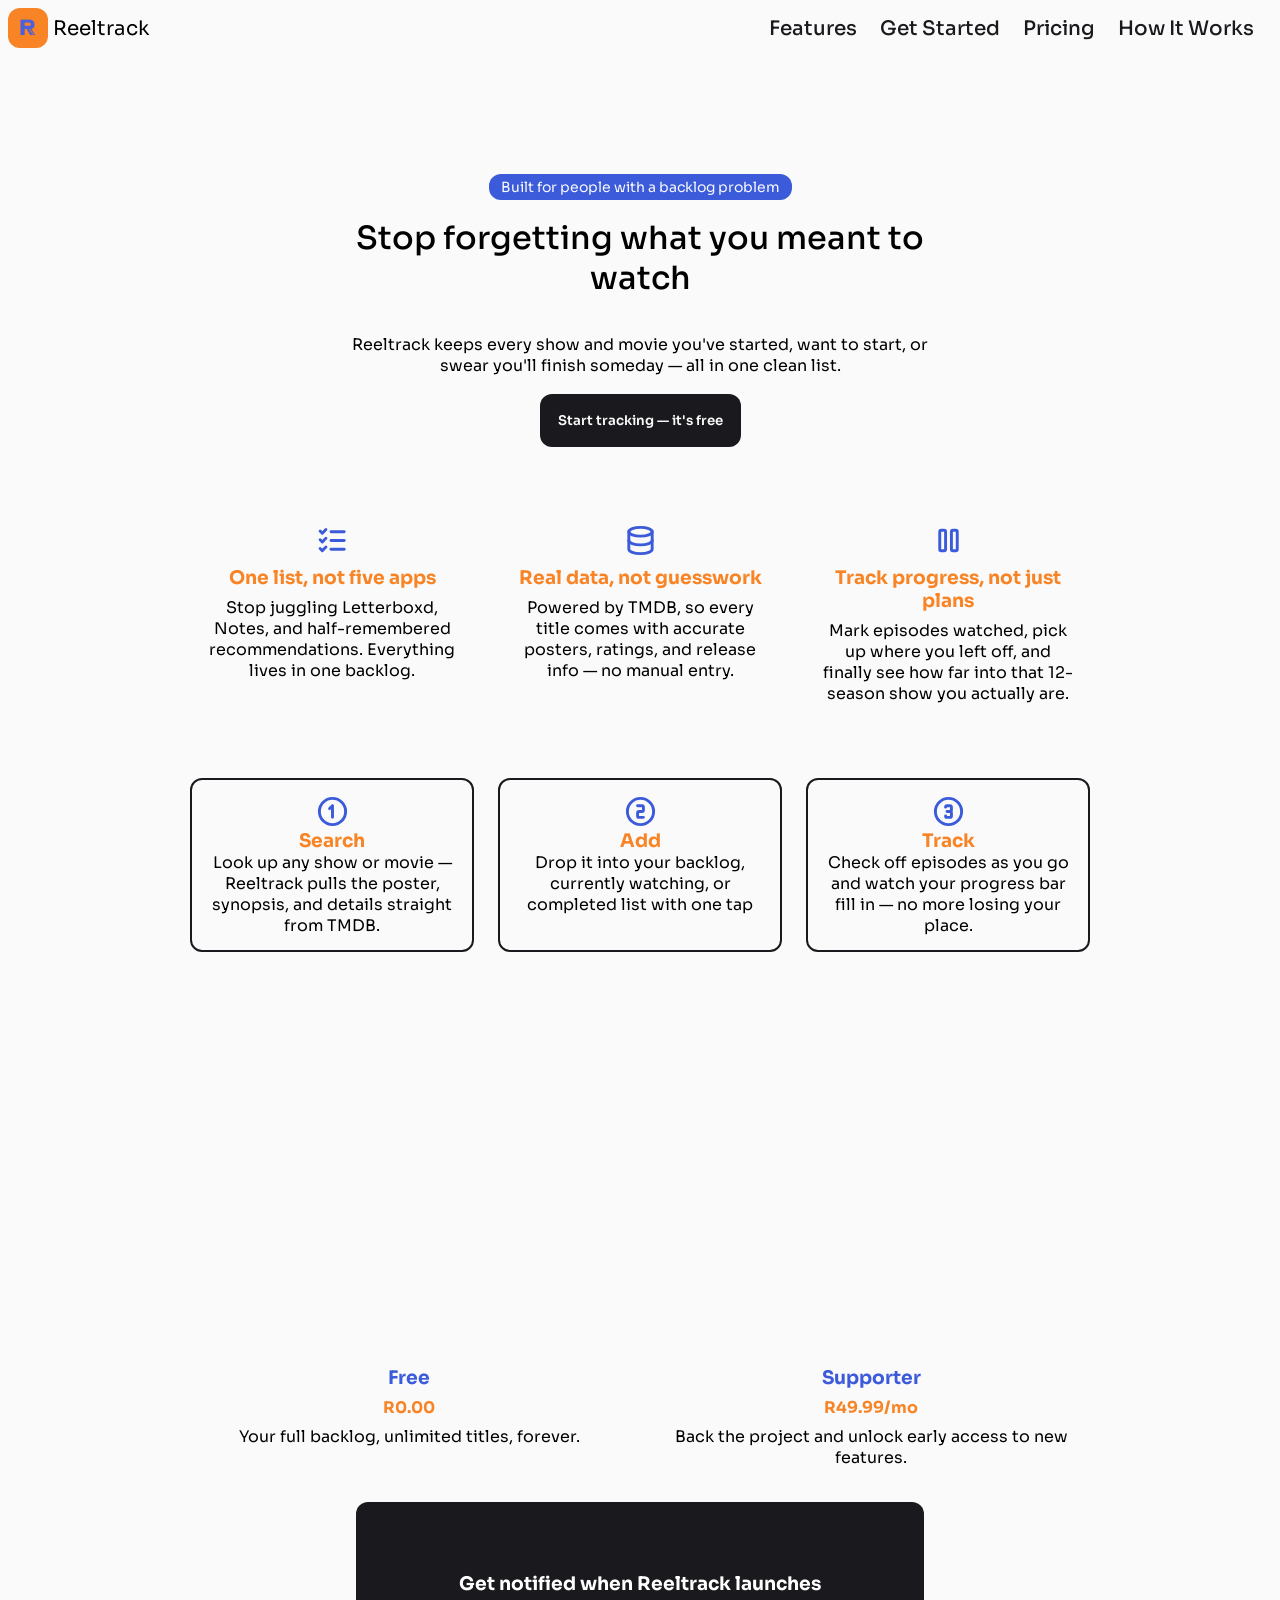
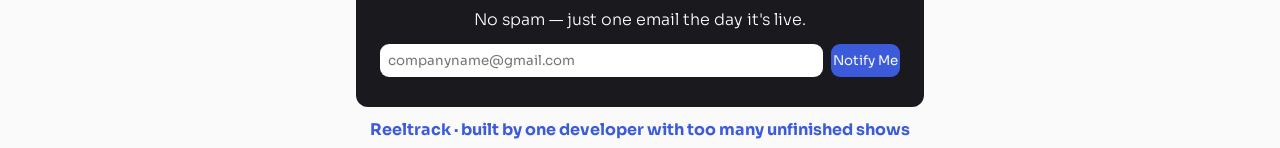
==== index.html @ 6549706f "Add Reeltrack Landing Page" ====
<!DOCTYPE html>
<html lang="en">
  <head>
    <meta charset="UTF-8" />
    <title>Reeltrack</title>
    <link rel="stylesheet" href="styles.css">
    <link rel="preconnect" href="https://fonts.googleapis.com">
    <link rel="preconnect" href="https://fonts.gstatic.com" crossorigin>
    <link href="https://fonts.googleapis.com/css2?family=Fraunces:ital,opsz,wght@0,9..144,100..900;1,9..144,100..900&family=Montserrat:ital,wght@0,100..900;1,100..900&family=Outfit:wght@100..900&family=Red+Hat+Display:ital,wght@0,300..900;1,300..900&family=Sora:wght@100..800&display=swap" rel="stylesheet">
  </head>

<body>
    <header id="header">
        <div class="logo">
            <img src="/logo.png" alt="Reeltrack R logo" id="header-img"><p class="brand">Reeltrack</p>
        </div>
        
        <nav id="nav-bar">
            <div class="navbar-links">
                <a href="#features" class="features-link nav-link">Features</a>
                <a href="#form" class="form-link nav-link">Get Started</a>
                <a href="#pricing" class="pricing-link nav-link">Pricing</a>
                <a href="#HIW" class="HIW-link nav-link">How It Works</a>
            </div>
        </nav>

    </header>
    <div class="hero">
        <span class="badge">Built for people with a backlog problem</span>
        <h1>Stop forgetting what you meant to watch</h1>
        <p class="sub-txt">Reeltrack keeps every show and movie you've started, want to start, or swear you'll finish someday — all in one clean list.</p>
        <button class="cta-btn">Start tracking — it's free</button>
    </div>
    <div id="features">
        <div class="feature-card">
            <svg xmlns="http://www.w3.org/2000/svg" width="35" height="35" viewBox="0 0 24 24" fill="none" stroke="#3B5BDB" stroke-width="2" stroke-linecap="round" stroke-linejoin="round" class="icon icon-tabler icons-tabler-outline icon-tabler-list-check"><path stroke="none" d="M0 0h24v24H0z" fill="none" /><path d="M3.5 5.5l1.5 1.5l2.5 -2.5" /><path d="M3.5 11.5l1.5 1.5l2.5 -2.5" /><path d="M3.5 17.5l1.5 1.5l2.5 -2.5" /><path d="M11 6l9 0" /><path d="M11 12l9 0" /><path d="M11 18l9 0" /></svg>
            <h3>One list, not five apps</h3>
            <p class="feature-1-txt">Stop juggling Letterboxd, Notes, and half-remembered recommendations. Everything lives in one backlog.</p>
        </div>
        
        <div class="feature-card">
            <svg xmlns="http://www.w3.org/2000/svg" width="35" height="35" viewBox="0 0 24 24" fill="none" stroke="#3B5BDB" stroke-width="2" stroke-linecap="round" stroke-linejoin="round" class="icon icon-tabler icons-tabler-outline icon-tabler-database">
	        <path stroke="none" d="M0 0h24v24H0z" fill="none" />
	        <path d="M4 6a8 3 0 1 0 16 0a8 3 0 1 0 -16 0" />
	        <path d="M4 6v6a8 3 0 0 0 16 0v-6" />
	        <path d="M4 12v6a8 3 0 0 0 16 0v-6" />
            </svg>
            <h3>Real data, not guesswork</h3>
            <p class="feature-2-txt">Powered by TMDB, so every title comes with accurate posters, ratings, and release info — no manual entry.</p>
        </div>
        
        <div class="feature-card">
             <svg xmlns="http://www.w3.org/2000/svg" width="35" height="35" viewBox="0 0 24 24" fill="none" stroke="#3B5BDB" stroke-width="2" stroke-linecap="round" stroke-linejoin="round" class="icon icon-tabler icons-tabler-outline icon-tabler-player-pause">
	        <path stroke="none" d="M0 0h24v24H0z" fill="none" />
	        <path d="M6 6a1 1 0 0 1 1 -1h2a1 1 0 0 1 1 1v12a1 1 0 0 1 -1 1h-2a1 1 0 0 1 -1 -1l0 -12" />
	        <path d="M14 6a1 1 0 0 1 1 -1h2a1 1 0 0 1 1 1v12a1 1 0 0 1 -1 1h-2a1 1 0 0 1 -1 -1l0 -12" />
            </svg>
            <h3>Track progress, not just plans</h3>
            <p class="feature-3-txt">Mark episodes watched, pick up where you left off, and finally see how far into that 12-season show you actually are.</p>
        </div>
    </div>

    <div id="HIW">
        <div class="HIW-card">
           <svg xmlns="http://www.w3.org/2000/svg" width="35" height="35" viewBox="0 0 24 24" fill="none" stroke="currentColor" stroke-width="2" stroke-linecap="round" stroke-linejoin="round" class="icon icon-tabler icons-tabler-outline icon-tabler-circle-number-1"><path stroke="none" d="M0 0h24v24H0z" fill="none" /><path d="M3 12a9 9 0 1 0 18 0a9 9 0 1 0 -18 0" /><path d="M10 10l2 -2v8" /></svg>
           <h3>Search</h3>
            <p class="step-1-txt">Look up any show or movie — Reeltrack pulls the poster, synopsis, and details straight from TMDB.</p>
        </div>

        <div class="HIW-card">
            
            <svg xmlns="http://www.w3.org/2000/svg" width="35" height="35" viewBox="0 0 24 24" fill="none" stroke="currentColor" stroke-width="2" stroke-linecap="round" stroke-linejoin="round" class="icon icon-tabler icons-tabler-outline icon-tabler-circle-number-2"><path stroke="none" d="M0 0h24v24H0z" fill="none" /><path d="M3 12a9 9 0 1 0 18 0a9 9 0 1 0 -18 0" /><path d="M10 8h3a1 1 0 0 1 1 1v2a1 1 0 0 1 -1 1h-2a1 1 0 0 0 -1 1v2a1 1 0 0 0 1 1h3" /></svg>
            <h3>Add</h3>
            <p class="step-2-txt">Drop it into your backlog, currently watching, or completed list with one tap</p> 
        </div>
            
        <div class="HIW-card">
            <svg xmlns="http://www.w3.org/2000/svg" width="35" height="35" viewBox="0 0 24 24" fill="none" stroke="currentColor" stroke-width="2" stroke-linecap="round" stroke-linejoin="round" class="icon icon-tabler icons-tabler-outline icon-tabler-circle-number-3"><path stroke="none" d="M0 0h24v24H0z" fill="none" /><path d="M3 12a9 9 0 1 0 18 0a9 9 0 1 0 -18 0" /><path d="M10 9a1 1 0 0 1 1 -1h2a1 1 0 0 1 1 1v2a1 1 0 0 1 -1 1h-2h2a1 1 0 0 1 1 1v2a1 1 0 0 1 -1 1h-2a1 1 0 0 1 -1 -1" /></svg>
            <h3>Track</h3>
            <p class="step-3-txt">Check off episodes as you go and watch your progress bar fill in — no more losing your place.</p>
        </div>    
    </div>

    <iframe id="video" src="https://www.youtube.com/embed/_oRgdlJUD18?si=S0-hype-j7EJ8q2s" title="YouTube video player" frameborder="0" allow="accelerometer; autoplay; clipboard-write; encrypted-media; gyroscope; picture-in-picture; web-share" referrerpolicy="strict-origin-when-cross-origin" allowfullscreen></iframe>

    <div id="pricing">
        <div class="pricing-card">
            <h3>Free</h3>
            <p class="tier-1-amt">R0.00</p>
            <p class="tier-1-txt">Your full backlog, unlimited titles, forever.</p>
        </div>
        
        <div class="pricing-card">
            <h3>Supporter</h3>
            <p class="tier-2-amt">R49.99/mo</p>
            <p class="tier-2-txt">Back the project and unlock early access to new features.</p>
        </div>
       
    </div>
    <form action="https://www.freecodecamp.org/email-submit" id="form">
        
        <h3>Get notified when Reeltrack launches</h3>
        <p>No spam — just one email the day it's live.</p>
        <div class="form-row">
            <input type="email" name="email" placeholder="companyname@gmail.com" id="email">
            <input type="submit" id="submit" value="Notify Me">
        </div>
        
    </form>
    <footer class="footer">
        <p>Reeltrack · built by one developer with too many unfinished shows</p>
    </footer>
</body>
</html>
---- styles.css ----
*, ::before, ::after{
    padding: 0;
    margin: 0;
    box-sizing: border-box;
}

:root{
    --primary-color: #3B5BDB;
    --secondary-color: rgb(248, 132, 37);
    --background: #FAFAFA;
    --card-surfaces: #FFFFFF;
    --card-border: #E5E5EA;
    --primary-text: #1A1A1E;
    --secondary-text: #6B6B76;
    --accent: #2F9E44;
    --font-family: 'Sora', 'Red hat Display', serif;
    --font-size: 16px;
    --radius: 12px;
}

body{
    margin: 8px;
    background: var(--background);
    font-family: var(--font-family);
    font-size: var(--font-size);
}

#header{
    display:flex;
    justify-content: space-between;
    align-items: center;
    margin-bottom: 70px;
    font-size: 20px;
    
}

#header-img{
    width: 40px;
    margin-right: 5px;
    justify-self: center;
    background-color: var(--secondary-color);
    border-radius: var(--radius);
}

.logo{
    display: flex;
    align-items: center;
}

.nav-link{
    text-decoration: none;
    color: var(--primary-text);
    font-weight: 500;
    margin-right: 18px;
}

.nav-link:hover{
    color: #3B5BDB;
}

#nav-bar{
    position: sticky;
    top: 0;
}

.hero{
    display: flex;
    flex-direction: column;
    align-items: center;
    text-align: center;
    padding: 56px 24px 40px;
}

span{
    font-size: 14px;
    padding: 4px 12px;
    border-radius: var(--radius);
}

.badge{
    color: var(--background);
    background-color: var(--primary-color);
}

.hero h1, .sub-txt{
    width: 55%;
    margin: 18px 18px;
    max-width: 580px;
}

h1{
    font-weight: 500;
}

.cta-btn{
    border: none;
    background-color: var(--primary-text);
    color: var(--background);
    padding: 18px;
    border-radius: var(--radius);
    font-weight: 600;
    font-family: var(--font-family);
    transition: scale 0.3s ease-in-out; 
}

.cta-btn:hover{
    transform: scale(1.1);
}

#features, #HIW{
    display: grid;
    text-align: center;
    grid-template-columns: repeat(3, 1fr);
    margin: 22px auto;
    max-width: 900px;
    gap: 24px;
}

.feature-card h3, .HIW-card h3{
    color:var(--secondary-color);
}

.HIW-card svg{
    color: var(--primary-color);
}

#HIW{
    margin-top: 60px;
}


.feature-card, .pricing-card{
    display: flex;
    flex-direction: column;
    align-items: center;
    gap: 8px;
    padding: 14px;
}


.HIW-card{
    display: flex;
    flex-direction: column;
    align-items: center;
    padding: 14px;
    border-radius: var(--radius);
    border: 2px solid var(--primary-text);
}

#pricing{
    display: grid;
    grid-template-columns: repeat(2, 1fr);
    text-align: center;
    margin: 20px auto;
    max-width: 900px;
    gap: 24px;
}

.pricing-card:hover{
    border:2px solid #3B5BDB;
    background-color: #c5cceb;
    border-radius: var(--radius);
}

iframe{
    display: block;
    margin: 50px auto;
    width: 500px;
    height: 300px;
    max-width: 900px;
    border-radius: var(--radius);
}

.tier-1-amt, .tier-2-amt{
    color: var(--secondary-color);
    font-weight: 700;
}

.pricing-card h3{
    color: var(--primary-color);
}

#form{
    text-align: center;
    margin: 0 auto;
    width: 45%;
    padding: 56px 24px 30px;
    border-radius: var(--radius);
    color: var(--card-surfaces);
    background-color: var(--primary-text);
}

#form h3, #form p{
    margin: 14px 0px;

}

#form p{
    font-weight: 300;
}

.form-row{
    display: flex;
    justify-content: center;
    gap: 8px;
}

input{
    border-radius: 9px;
    padding: 8px;
    border: none;
    font-family: var(--font-family);
}

input[type="email"]{
    width: 90%;
}   

input[type="submit"]{
   padding: 2px;
   color: var(--background);
   background-color: var(--primary-color);
   transition: scale 0.3s ease-in-out; 

}

input[type="submit"]:hover{
    transform: scale(1.1);
}



.footer{
    margin-top: 12px;
    text-align: center;
    font-weight: 700;
    color: var(--primary-color);
}

@media (max-width: 700px) {
    #header{
        flex-direction: column;
        gap: 12px;
    }

    .navbar-links{
        flex-wrap: wrap;
        justify-content: center;
    }

    #features, #HIW, #pricing{
        grid-template-columns: 1fr;
    }

    .hero h1, .sub-txt{
        width: 100%;
    }

    iframe{
        width: 100%;
        max-width: 500px;
    }

    #form{
        width: 90%;
    }

    .form-row{
        flex-direction: column;
    }

    input[type="email"]{
        width: 100%;
    }
}
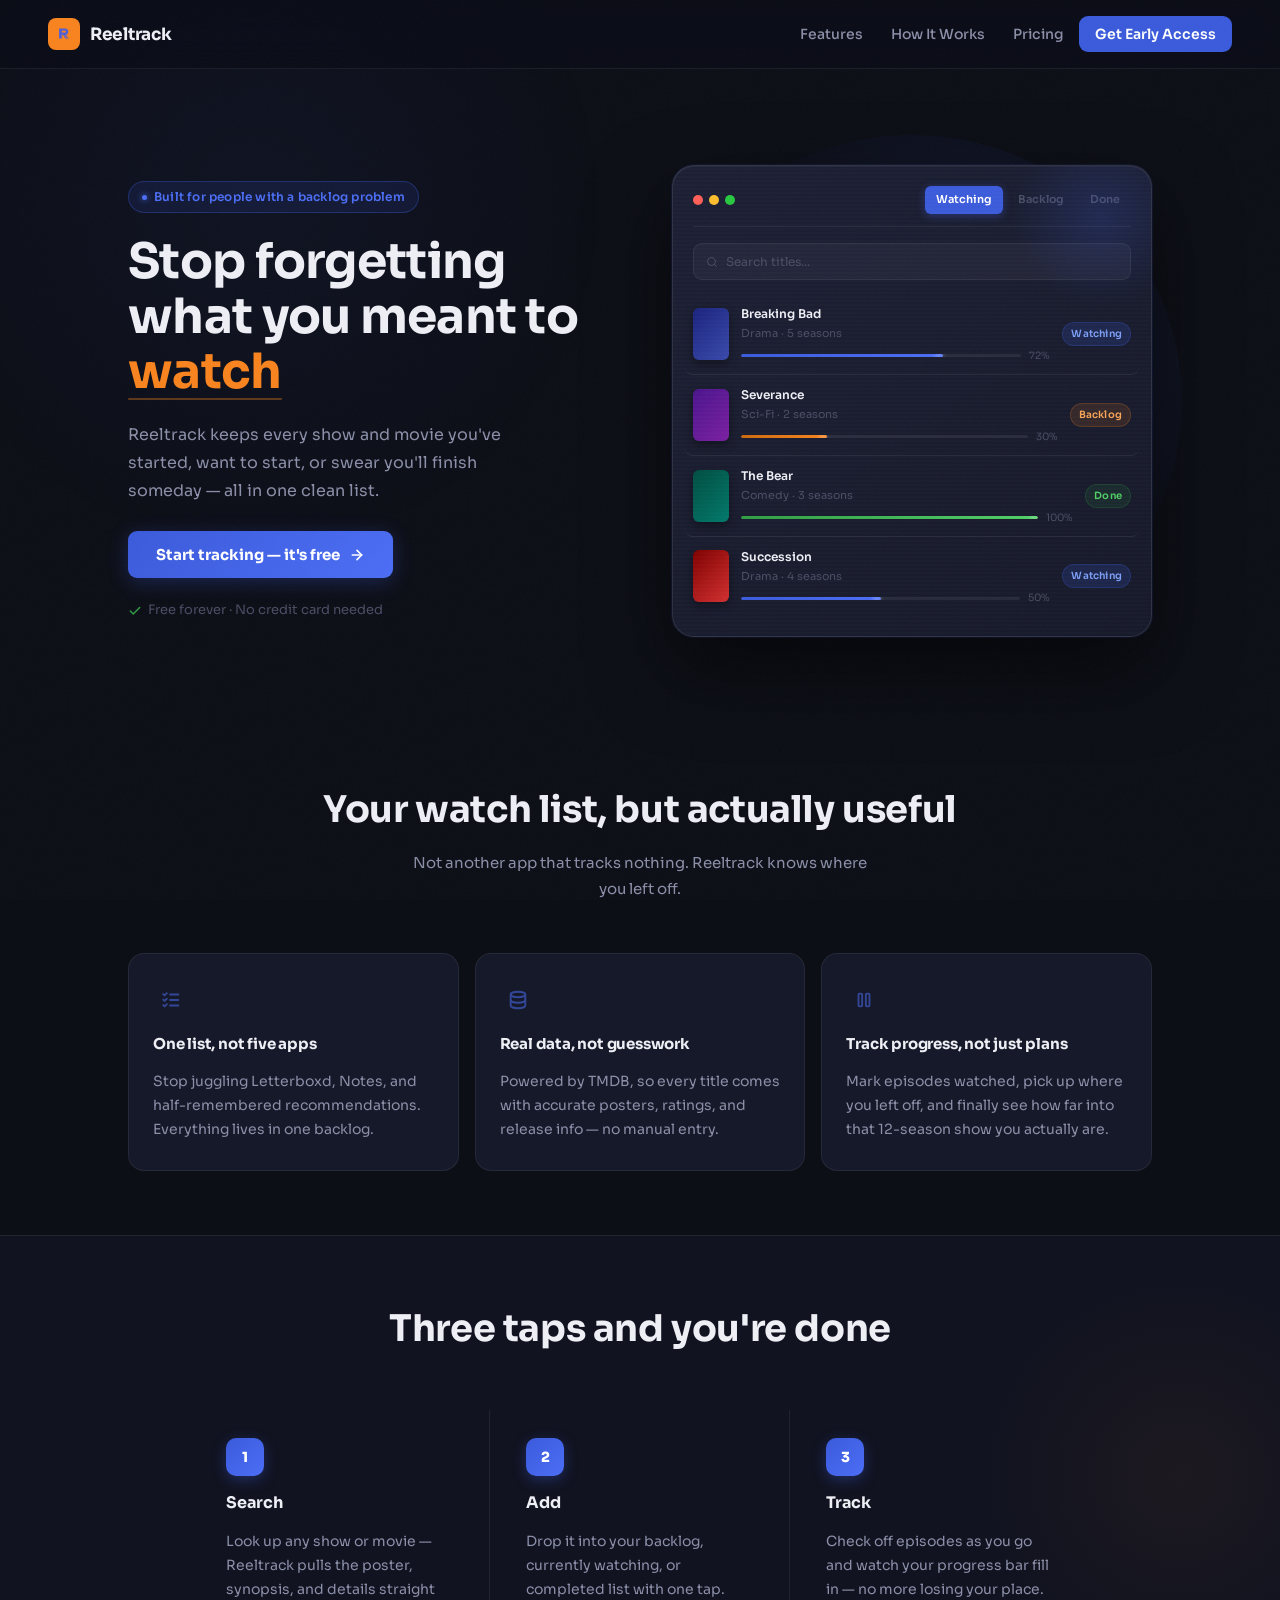
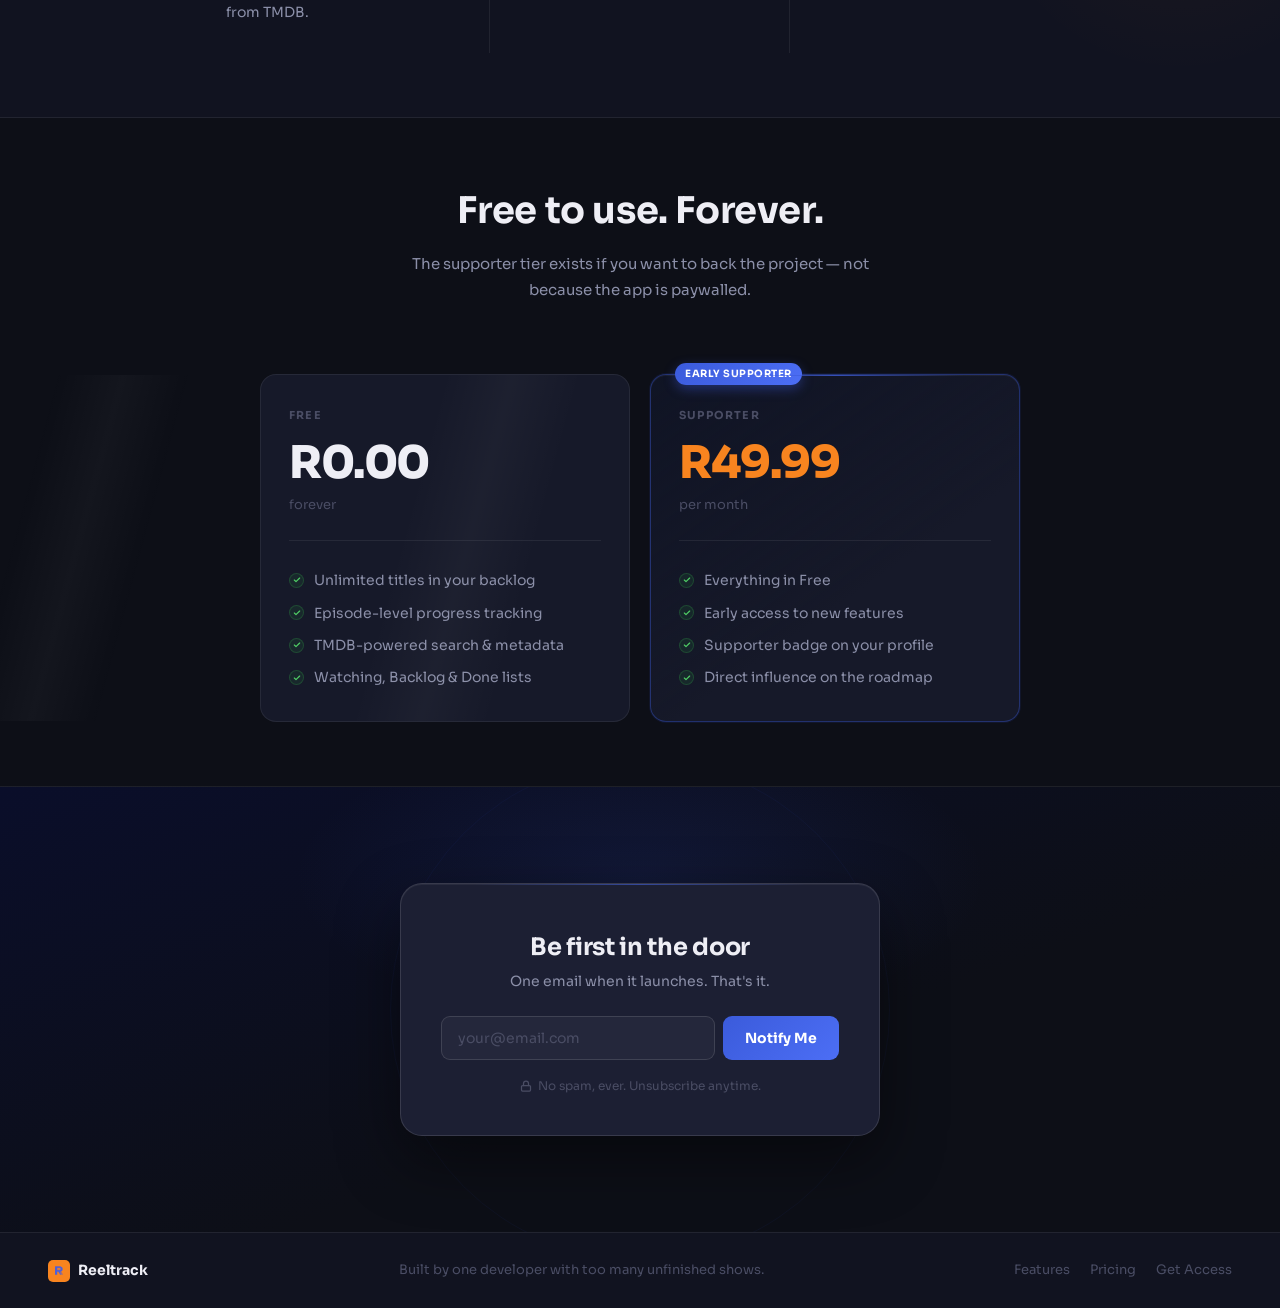
==== commit ff273849: "feat: Redesign landing page with responsive navbar and hero section - Add viewport meta tag for mobi" ====
--- a/index.html
+++ b/index.html
@@ -2,113 +2,282 @@
 <html lang="en">
   <head>
     <meta charset="UTF-8" />
-    <title>Reeltrack</title>
+    <meta name="viewport" content="width=device-width, initial-scale=1.0" />
+    <title>Reeltrack — Track every show you meant to watch</title>
     <link rel="stylesheet" href="styles.css">
     <link rel="preconnect" href="https://fonts.googleapis.com">
     <link rel="preconnect" href="https://fonts.gstatic.com" crossorigin>
-    <link href="https://fonts.googleapis.com/css2?family=Fraunces:ital,opsz,wght@0,9..144,100..900;1,9..144,100..900&family=Montserrat:ital,wght@0,100..900;1,100..900&family=Outfit:wght@100..900&family=Red+Hat+Display:ital,wght@0,300..900;1,300..900&family=Sora:wght@100..800&display=swap" rel="stylesheet">
+    <link href="https://fonts.googleapis.com/css2?family=Sora:wght@100..800&family=Red+Hat+Display:ital,wght@0,300..900;1,300..900&display=swap" rel="stylesheet">
   </head>
 
 <body>
-    <header id="header">
-        <div class="logo">
-            <img src="/logo.png" alt="Reeltrack R logo" id="header-img"><p class="brand">Reeltrack</p>
-        </div>
-        
-        <nav id="nav-bar">
-            <div class="navbar-links">
-                <a href="#features" class="features-link nav-link">Features</a>
-                <a href="#form" class="form-link nav-link">Get Started</a>
-                <a href="#pricing" class="pricing-link nav-link">Pricing</a>
-                <a href="#HIW" class="HIW-link nav-link">How It Works</a>
-            </div>
-        </nav>
-
-    </header>
-    <div class="hero">
-        <span class="badge">Built for people with a backlog problem</span>
-        <h1>Stop forgetting what you meant to watch</h1>
-        <p class="sub-txt">Reeltrack keeps every show and movie you've started, want to start, or swear you'll finish someday — all in one clean list.</p>
-        <button class="cta-btn">Start tracking — it's free</button>
-    </div>
+
+  <!-- NAVBAR -->
+    <!-- NAVBAR -->
+  <header id="header">
+    <a href="#" class="logo">
+      <img src="/logo.png" alt="Reeltrack logo" id="header-img">
+      <p class="brand">Reeltrack</p>
+    </a>
+    <nav id="nav-bar">
+      <div class="navbar-links" id="navbar-links">
+        <a href="#features-section" class="nav-link">Features</a>
+        <a href="#hiw-section" class="nav-link">How It Works</a>
+        <a href="#pricing-section" class="nav-link">Pricing</a>
+        <a href="#form-section" class="nav-link nav-cta">Get Early Access</a>
+      </div>
+      <button class="hamburger" id="hamburger" aria-label="Toggle menu" aria-expanded="false">
+        <span></span><span></span><span></span>
+      </button>
+    </nav>
+  </header>
+
+
+  <!-- HERO -->
+  <section class="hero">
+    <div class="hero-text">
+      <span class="badge">Built for people with a backlog problem</span>
+      <h1>Stop forgetting what you meant to <em>watch</em></h1>
+      <p class="sub-txt">Reeltrack keeps every show and movie you've started, want to start, or swear you'll finish someday — all in one clean list.</p>
+      <div class="hero-actions">
+        <button class="cta-btn" onclick="document.getElementById('form-section').scrollIntoView({behavior:'smooth'})">
+          Start tracking — it's free
+          <svg xmlns="http://www.w3.org/2000/svg" width="16" height="16" viewBox="0 0 24 24" fill="none" stroke="currentColor" stroke-width="2.5" stroke-linecap="round" stroke-linejoin="round"><path d="M5 12h14"/><path d="m12 5 7 7-7 7"/></svg>
+        </button>
+      </div>
+      <p class="hero-note">
+        <svg xmlns="http://www.w3.org/2000/svg" width="14" height="14" viewBox="0 0 24 24" fill="none" stroke="currentColor" stroke-width="2.5" stroke-linecap="round" stroke-linejoin="round"><polyline points="20 6 9 17 4 12"/></svg>
+        Free forever · No credit card needed
+      </p>
+    </div>
+
+    <!-- Mock app UI -->
+    <div class="hero-visual">
+      <div class="mock-ui">
+        <div class="mock-topbar">
+          <div class="mock-dots">
+            <span></span><span></span><span></span>
+          </div>
+          <div class="mock-tabs">
+            <span class="mock-tab active">Watching</span>
+            <span class="mock-tab">Backlog</span>
+            <span class="mock-tab">Done</span>
+          </div>
+        </div>
+        <div class="mock-search">
+          <svg xmlns="http://www.w3.org/2000/svg" width="12" height="12" viewBox="0 0 24 24" fill="none" stroke="currentColor" stroke-width="2" stroke-linecap="round" stroke-linejoin="round"><circle cx="11" cy="11" r="8"/><path d="m21 21-4.3-4.3"/></svg>
+          Search titles...
+        </div>
+
+        <div class="mock-row">
+          <div class="mock-poster p1"></div>
+          <div class="mock-info">
+            <div class="mock-title">Breaking Bad</div>
+            <div class="mock-meta">Drama · 5 seasons</div>
+            <div class="mock-progress-wrap">
+              <div class="mock-bar"><div class="mock-bar-fill" style="width:72%"></div></div>
+              <span class="mock-pct">72%</span>
+            </div>
+          </div>
+          <span class="mock-status watching">Watching</span>
+        </div>
+
+        <div class="mock-row">
+          <div class="mock-poster p2"></div>
+          <div class="mock-info">
+            <div class="mock-title">Severance</div>
+            <div class="mock-meta">Sci-Fi · 2 seasons</div>
+            <div class="mock-progress-wrap">
+              <div class="mock-bar"><div class="mock-bar-fill orange" style="width:30%"></div></div>
+              <span class="mock-pct">30%</span>
+            </div>
+          </div>
+          <span class="mock-status backlog">Backlog</span>
+        </div>
+
+        <div class="mock-row">
+          <div class="mock-poster p3"></div>
+          <div class="mock-info">
+            <div class="mock-title">The Bear</div>
+            <div class="mock-meta">Comedy · 3 seasons</div>
+            <div class="mock-progress-wrap">
+              <div class="mock-bar"><div class="mock-bar-fill green" style="width:100%"></div></div>
+              <span class="mock-pct">100%</span>
+            </div>
+          </div>
+          <span class="mock-status done">Done</span>
+        </div>
+
+        <div class="mock-row">
+          <div class="mock-poster p4"></div>
+          <div class="mock-info">
+            <div class="mock-title">Succession</div>
+            <div class="mock-meta">Drama · 4 seasons</div>
+            <div class="mock-progress-wrap">
+              <div class="mock-bar"><div class="mock-bar-fill" style="width:50%"></div></div>
+              <span class="mock-pct">50%</span>
+            </div>
+          </div>
+          <span class="mock-status watching">Watching</span>
+        </div>
+      </div>
+    </div>
+  </section>
+
+  <!-- FEATURES -->
+  <section id="features-section">
+    <div class="section-header">
+  <h2>Your watch list, but actually useful</h2>
+  <p>Not another app that tracks nothing. Reeltrack knows where you left off.</p>
+</div>
+
     <div id="features">
-        <div class="feature-card">
-            <svg xmlns="http://www.w3.org/2000/svg" width="35" height="35" viewBox="0 0 24 24" fill="none" stroke="#3B5BDB" stroke-width="2" stroke-linecap="round" stroke-linejoin="round" class="icon icon-tabler icons-tabler-outline icon-tabler-list-check"><path stroke="none" d="M0 0h24v24H0z" fill="none" /><path d="M3.5 5.5l1.5 1.5l2.5 -2.5" /><path d="M3.5 11.5l1.5 1.5l2.5 -2.5" /><path d="M3.5 17.5l1.5 1.5l2.5 -2.5" /><path d="M11 6l9 0" /><path d="M11 12l9 0" /><path d="M11 18l9 0" /></svg>
-            <h3>One list, not five apps</h3>
-            <p class="feature-1-txt">Stop juggling Letterboxd, Notes, and half-remembered recommendations. Everything lives in one backlog.</p>
-        </div>
-        
-        <div class="feature-card">
-            <svg xmlns="http://www.w3.org/2000/svg" width="35" height="35" viewBox="0 0 24 24" fill="none" stroke="#3B5BDB" stroke-width="2" stroke-linecap="round" stroke-linejoin="round" class="icon icon-tabler icons-tabler-outline icon-tabler-database">
-	        <path stroke="none" d="M0 0h24v24H0z" fill="none" />
-	        <path d="M4 6a8 3 0 1 0 16 0a8 3 0 1 0 -16 0" />
-	        <path d="M4 6v6a8 3 0 0 0 16 0v-6" />
-	        <path d="M4 12v6a8 3 0 0 0 16 0v-6" />
-            </svg>
-            <h3>Real data, not guesswork</h3>
-            <p class="feature-2-txt">Powered by TMDB, so every title comes with accurate posters, ratings, and release info — no manual entry.</p>
-        </div>
-        
-        <div class="feature-card">
-             <svg xmlns="http://www.w3.org/2000/svg" width="35" height="35" viewBox="0 0 24 24" fill="none" stroke="#3B5BDB" stroke-width="2" stroke-linecap="round" stroke-linejoin="round" class="icon icon-tabler icons-tabler-outline icon-tabler-player-pause">
-	        <path stroke="none" d="M0 0h24v24H0z" fill="none" />
-	        <path d="M6 6a1 1 0 0 1 1 -1h2a1 1 0 0 1 1 1v12a1 1 0 0 1 -1 1h-2a1 1 0 0 1 -1 -1l0 -12" />
-	        <path d="M14 6a1 1 0 0 1 1 -1h2a1 1 0 0 1 1 1v12a1 1 0 0 1 -1 1h-2a1 1 0 0 1 -1 -1l0 -12" />
-            </svg>
-            <h3>Track progress, not just plans</h3>
-            <p class="feature-3-txt">Mark episodes watched, pick up where you left off, and finally see how far into that 12-season show you actually are.</p>
-        </div>
-    </div>
-
+      <div class="feature-card">
+        <div class="feature-icon">
+          <svg xmlns="http://www.w3.org/2000/svg" width="22" height="22" viewBox="0 0 24 24" fill="none" stroke="currentColor" stroke-width="2" stroke-linecap="round" stroke-linejoin="round"><path d="M3.5 5.5l1.5 1.5l2.5 -2.5"/><path d="M3.5 11.5l1.5 1.5l2.5 -2.5"/><path d="M3.5 17.5l1.5 1.5l2.5 -2.5"/><path d="M11 6l9 0"/><path d="M11 12l9 0"/><path d="M11 18l9 0"/></svg>
+        </div>
+        <h3>One list, not five apps</h3>
+        <p>Stop juggling Letterboxd, Notes, and half-remembered recommendations. Everything lives in one backlog.</p>
+      </div>
+
+      <div class="feature-card">
+        <div class="feature-icon">
+          <svg xmlns="http://www.w3.org/2000/svg" width="22" height="22" viewBox="0 0 24 24" fill="none" stroke="currentColor" stroke-width="2" stroke-linecap="round" stroke-linejoin="round"><path d="M4 6a8 3 0 1 0 16 0a8 3 0 1 0 -16 0"/><path d="M4 6v6a8 3 0 0 0 16 0v-6"/><path d="M4 12v6a8 3 0 0 0 16 0v-6"/></svg>
+        </div>
+        <h3>Real data, not guesswork</h3>
+        <p>Powered by TMDB, so every title comes with accurate posters, ratings, and release info — no manual entry.</p>
+      </div>
+
+      <div class="feature-card">
+        <div class="feature-icon">
+          <svg xmlns="http://www.w3.org/2000/svg" width="22" height="22" viewBox="0 0 24 24" fill="none" stroke="currentColor" stroke-width="2" stroke-linecap="round" stroke-linejoin="round"><path d="M6 6a1 1 0 0 1 1 -1h2a1 1 0 0 1 1 1v12a1 1 0 0 1 -1 1h-2a1 1 0 0 1 -1 -1l0 -12"/><path d="M14 6a1 1 0 0 1 1 -1h2a1 1 0 0 1 1 1v12a1 1 0 0 1 -1 1h-2a1 1 0 0 1 -1 -1l0 -12"/></svg>
+        </div>
+        <h3>Track progress, not just plans</h3>
+        <p>Mark episodes watched, pick up where you left off, and finally see how far into that 12-season show you actually are.</p>
+      </div>
+    </div>
+  </section>
+
+  <!-- HOW IT WORKS -->
+  <section id="hiw-section">
+    <div class="section-header">
+      <div class="section-label">How It Works</div>
+      <h2>Three taps and you're done</h2>
+    </div>
     <div id="HIW">
-        <div class="HIW-card">
-           <svg xmlns="http://www.w3.org/2000/svg" width="35" height="35" viewBox="0 0 24 24" fill="none" stroke="currentColor" stroke-width="2" stroke-linecap="round" stroke-linejoin="round" class="icon icon-tabler icons-tabler-outline icon-tabler-circle-number-1"><path stroke="none" d="M0 0h24v24H0z" fill="none" /><path d="M3 12a9 9 0 1 0 18 0a9 9 0 1 0 -18 0" /><path d="M10 10l2 -2v8" /></svg>
-           <h3>Search</h3>
-            <p class="step-1-txt">Look up any show or movie — Reeltrack pulls the poster, synopsis, and details straight from TMDB.</p>
-        </div>
-
-        <div class="HIW-card">
-            
-            <svg xmlns="http://www.w3.org/2000/svg" width="35" height="35" viewBox="0 0 24 24" fill="none" stroke="currentColor" stroke-width="2" stroke-linecap="round" stroke-linejoin="round" class="icon icon-tabler icons-tabler-outline icon-tabler-circle-number-2"><path stroke="none" d="M0 0h24v24H0z" fill="none" /><path d="M3 12a9 9 0 1 0 18 0a9 9 0 1 0 -18 0" /><path d="M10 8h3a1 1 0 0 1 1 1v2a1 1 0 0 1 -1 1h-2a1 1 0 0 0 -1 1v2a1 1 0 0 0 1 1h3" /></svg>
-            <h3>Add</h3>
-            <p class="step-2-txt">Drop it into your backlog, currently watching, or completed list with one tap</p> 
-        </div>
-            
-        <div class="HIW-card">
-            <svg xmlns="http://www.w3.org/2000/svg" width="35" height="35" viewBox="0 0 24 24" fill="none" stroke="currentColor" stroke-width="2" stroke-linecap="round" stroke-linejoin="round" class="icon icon-tabler icons-tabler-outline icon-tabler-circle-number-3"><path stroke="none" d="M0 0h24v24H0z" fill="none" /><path d="M3 12a9 9 0 1 0 18 0a9 9 0 1 0 -18 0" /><path d="M10 9a1 1 0 0 1 1 -1h2a1 1 0 0 1 1 1v2a1 1 0 0 1 -1 1h-2h2a1 1 0 0 1 1 1v2a1 1 0 0 1 -1 1h-2a1 1 0 0 1 -1 -1" /></svg>
-            <h3>Track</h3>
-            <p class="step-3-txt">Check off episodes as you go and watch your progress bar fill in — no more losing your place.</p>
-        </div>    
-    </div>
-
-    <iframe id="video" src="https://www.youtube.com/embed/_oRgdlJUD18?si=S0-hype-j7EJ8q2s" title="YouTube video player" frameborder="0" allow="accelerometer; autoplay; clipboard-write; encrypted-media; gyroscope; picture-in-picture; web-share" referrerpolicy="strict-origin-when-cross-origin" allowfullscreen></iframe>
-
+      <div class="HIW-card">
+        <div class="step-number">1</div>
+        <h3>Search</h3>
+        <p>Look up any show or movie — Reeltrack pulls the poster, synopsis, and details straight from TMDB.</p>
+      </div>
+      <div class="HIW-card">
+        <div class="step-number">2</div>
+        <h3>Add</h3>
+        <p>Drop it into your backlog, currently watching, or completed list with one tap.</p>
+      </div>
+      <div class="HIW-card">
+        <div class="step-number">3</div>
+        <h3>Track</h3>
+        <p>Check off episodes as you go and watch your progress bar fill in — no more losing your place.</p>
+      </div>
+    </div>
+  </section>
+
+  <!-- PRICING -->
+  <section id="pricing-section">
+    <div class="section-header">
+      <div class="section-label">Pricing</div>
+      <h2>Free to use. Forever.</h2>
+  <p>The supporter tier exists if you want to back the project — not because the app is paywalled.</p>
+    </div>
     <div id="pricing">
-        <div class="pricing-card">
-            <h3>Free</h3>
-            <p class="tier-1-amt">R0.00</p>
-            <p class="tier-1-txt">Your full backlog, unlimited titles, forever.</p>
-        </div>
-        
-        <div class="pricing-card">
-            <h3>Supporter</h3>
-            <p class="tier-2-amt">R49.99/mo</p>
-            <p class="tier-2-txt">Back the project and unlock early access to new features.</p>
-        </div>
-       
-    </div>
+      <div class="pricing-card">
+        <h3>Free</h3>
+        <div class="tier-price tier-1-amt">R0.00</div>
+        <span class="price-period">forever</span>
+        <div class="pricing-divider"></div>
+        <ul class="pricing-features">
+          <li>Unlimited titles in your backlog</li>
+          <li>Episode-level progress tracking</li>
+          <li>TMDB-powered search & metadata</li>
+          <li>Watching, Backlog & Done lists</li>
+        </ul>
+      </div>
+
+      <div class="pricing-card featured">
+        <div class="pricing-badge">Early Supporter</div>
+        <h3>Supporter</h3>
+        <div class="tier-price tier-2-amt">R49.99</div>
+        <span class="price-period">per month</span>
+        <div class="pricing-divider"></div>
+        <ul class="pricing-features">
+          <li>Everything in Free</li>
+          <li>Early access to new features</li>
+          <li>Supporter badge on your profile</li>
+          <li>Direct influence on the roadmap</li>
+        </ul>
+      </div>
+    </div>
+  </section>
+
+  <!-- EMAIL SIGNUP -->
+  <section id="form-section">
     <form action="https://www.freecodecamp.org/email-submit" id="form">
-        
-        <h3>Get notified when Reeltrack launches</h3>
-        <p>No spam — just one email the day it's live.</p>
-        <div class="form-row">
-            <input type="email" name="email" placeholder="companyname@gmail.com" id="email">
-            <input type="submit" id="submit" value="Notify Me">
-        </div>
-        
+      <h3>Be first in the door</h3>
+        <p>One email when it launches. That's it.</p>
+      <div class="form-row">
+        <input type="email" name="email" id="email" placeholder="your@email.com" required>
+        <input type="submit" id="submit" value="Notify Me">
+      </div>
+      <p class="form-trust">
+        <svg xmlns="http://www.w3.org/2000/svg" width="12" height="12" viewBox="0 0 24 24" fill="none" stroke="currentColor" stroke-width="2.5" stroke-linecap="round" stroke-linejoin="round"><rect width="18" height="11" x="3" y="11" rx="2" ry="2"/><path d="M7 11V7a5 5 0 0 1 10 0v4"/></svg>
+        No spam, ever. Unsubscribe anytime.
+      </p>
     </form>
-    <footer class="footer">
-        <p>Reeltrack · built by one developer with too many unfinished shows</p>
-    </footer>
+  </section>
+
+  <!-- FOOTER -->
+  <footer class="footer">
+    <div class="footer-brand">
+      <img src="/logo.png" alt="Reeltrack logo">
+      Reeltrack
+    </div>
+    <p class="footer-copy">Built by one developer with too many unfinished shows.</p>
+    <div class="footer-links">
+      <a href="#features-section" class="footer-link">Features</a>
+      <a href="#pricing-section" class="footer-link">Pricing</a>
+      <a href="#form-section" class="footer-link">Get Access</a>
+    </div>
+  </footer>
+
+  <script>
+  // scroll reveal
+  const observer = new IntersectionObserver(
+    entries => entries.forEach(e => e.isIntersecting && e.target.classList.add('visible')),
+    { threshold: 0.15 }
+  );
+  document.querySelectorAll('.reveal').forEach(el => observer.observe(el));
+
+  // hamburger menu
+  const hamburger = document.getElementById('hamburger');
+  const navLinks = document.getElementById('navbar-links');
+
+  hamburger.addEventListener('click', () => {
+    const isOpen = navLinks.classList.toggle('open');
+    hamburger.classList.toggle('active', isOpen);
+    hamburger.setAttribute('aria-expanded', isOpen);
+  });
+
+  // close menu when a link is clicked
+  navLinks.querySelectorAll('.nav-link').forEach(link => {
+    link.addEventListener('click', () => {
+      navLinks.classList.remove('open');
+      hamburger.classList.remove('active');
+      hamburger.setAttribute('aria-expanded', false);
+    });
+  });
+</script>
+
+
 </body>
-</html>+</html>
--- a/styles.css
+++ b/styles.css
@@ -1,282 +1,1120 @@
-*, ::before, ::after{
+*, ::before, ::after {
     padding: 0;
     margin: 0;
     box-sizing: border-box;
 }
 
-:root{
-    --primary-color: #3B5BDB;
-    --secondary-color: rgb(248, 132, 37);
-    --background: #FAFAFA;
-    --card-surfaces: #FFFFFF;
-    --card-border: #E5E5EA;
-    --primary-text: #1A1A1E;
-    --secondary-text: #6B6B76;
-    --accent: #2F9E44;
-    --font-family: 'Sora', 'Red hat Display', serif;
-    --font-size: 16px;
-    --radius: 12px;
-}
-
-body{
-    margin: 8px;
-    background: var(--background);
-    font-family: var(--font-family);
-    font-size: var(--font-size);
-}
-
-#header{
-    display:flex;
+:root {
+    --primary: #3B5BDB;
+    --primary-light: #4C6EF5;
+    --primary-glow: rgba(59, 91, 219, 0.25);
+    --accent: #F8841F;
+    --green: #2F9E44;
+    --bg: #0D0F17;
+    --bg-secondary: #111320;
+    --surface: #161929;
+    --surface-elevated: #1C1F33;
+    --border: rgba(255, 255, 255, 0.07);
+    --border-strong: rgba(255, 255, 255, 0.12);
+    --text-primary: #EEEEF5;
+    --text-secondary: #8B8FA8;
+    --text-muted: #4A4D64;
+    --font: 'Sora', 'Red Hat Display', sans-serif;
+    --radius: 16px;
+    --radius-sm: 9px;
+    --radius-lg: 22px;
+}
+
+html { scroll-behavior: smooth; }
+
+body {
+    background: var(--bg);
+    font-family: var(--font);
+    font-size: 16px;
+    color: var(--text-primary);
+    line-height: 1.6;
+    overflow-x: hidden;
+}
+
+/* grain texture overlay */
+body::before {
+    content: '';
+    position: fixed;
+    inset: 0;
+    background-image: url("data:image/svg+xml,%3Csvg viewBox='0 0 256 256' xmlns='http://www.w3.org/2000/svg'%3E%3Cfilter id='noise'%3E%3CfeTurbulence type='fractalNoise' baseFrequency='0.9' numOctaves='4' stitchTiles='stitch'/%3E%3C/filter%3E%3Crect width='100%25' height='100%25' filter='url(%23noise)' opacity='1'/%3E%3C/svg%3E");
+    background-size: 200px 200px;
+    opacity: 0.025;
+    pointer-events: none;
+    z-index: 9999;
+}
+
+/* ambient glow blobs */
+body::after {
+    content: '';
+    position: fixed;
+    top: -20vh;
+    left: -10vw;
+    width: 60vw;
+    height: 60vw;
+    background: radial-gradient(circle, rgba(59, 91, 219, 0.06) 0%, transparent 65%);
+    pointer-events: none;
+    z-index: 0;
+}
+
+/* ── NAVBAR ─────────────────────────────────── */
+#header {
+    display: flex;
     justify-content: space-between;
     align-items: center;
-    margin-bottom: 70px;
-    font-size: 20px;
-    
-}
-
-#header-img{
-    width: 40px;
-    margin-right: 5px;
-    justify-self: center;
-    background-color: var(--secondary-color);
-    border-radius: var(--radius);
-}
-
-.logo{
-    display: flex;
-    align-items: center;
-}
-
-.nav-link{
-    text-decoration: none;
-    color: var(--primary-text);
-    font-weight: 500;
-    margin-right: 18px;
-}
-
-.nav-link:hover{
-    color: #3B5BDB;
-}
-
-#nav-bar{
+    padding: 16px 48px;
     position: sticky;
     top: 0;
-}
-
-.hero{
+    z-index: 100;
+    background: rgba(11, 13, 22, 0.75);
+    backdrop-filter: blur(20px) saturate(180%);
+    -webkit-backdrop-filter: blur(20px) saturate(180%);
+    border-bottom: 1px solid var(--border);
+}
+
+.logo {
+    display: flex;
+    align-items: center;
+    gap: 10px;
+    text-decoration: none;
+}
+
+.logo p.brand {
+    font-size: 17px;
+    font-weight: 700;
+    color: var(--text-primary);
+    letter-spacing: -0.3px;
+}
+
+#header-img {
+    width: 32px;
+    height: 32px;
+    border-radius: 8px;
+    background-color: var(--accent);
+    object-fit: contain;
+    padding: 3px;
+}
+
+.navbar-links {
+    display: flex;
+    align-items: center;
+    gap: 2px;
+}
+
+.nav-link {
+    text-decoration: none;
+    color: var(--text-secondary);
+    font-weight: 500;
+    font-size: 14px;
+    padding: 7px 13px;
+    border-radius: var(--radius-sm);
+    transition: color 0.2s, background 0.2s;
+    position: relative;
+}
+
+.nav-link:not(.nav-cta):hover {
+    color: var(--text-primary);
+    background: rgba(255, 255, 255, 0.05);
+}
+
+.nav-cta {
+    background: var(--primary);
+    color: #fff !important;
+    padding: 7px 16px;
+    border-radius: var(--radius-sm);
+    font-weight: 600;
+    font-size: 14px;
+    overflow: hidden;
+    transition: box-shadow 0.3s, transform 0.2s;
+}
+
+.nav-cta::after {
+    content: '';
+    position: absolute;
+    inset: 0;
+    background: linear-gradient(105deg, transparent 40%, rgba(255,255,255,0.15) 50%, transparent 60%);
+    transform: translateX(-100%);
+    transition: transform 0.5s ease;
+}
+
+.nav-cta:hover::after { transform: translateX(100%); }
+.nav-cta:hover {
+    box-shadow: 0 0 20px rgba(59, 91, 219, 0.5);
+    transform: translateY(-1px);
+}
+
+/* ── HERO ────────────────────────────────────── */
+.hero {
+    display: grid;
+    grid-template-columns: 1fr 1fr;
+    align-items: center;
+    gap: 64px;
+    max-width: 1120px;
+    margin: 0 auto;
+    padding: 96px 48px 80px;
+    position: relative;
+    z-index: 1;
+}
+
+.hero-text {
     display: flex;
     flex-direction: column;
-    align-items: center;
-    text-align: center;
-    padding: 56px 24px 40px;
-}
-
-span{
+    gap: 22px;
+}
+
+.badge {
+    display: inline-flex;
+    align-items: center;
+    gap: 7px;
+    font-size: 12px;
+    font-weight: 600;
+    padding: 5px 13px;
+    border-radius: 100px;
+    background: rgba(59, 91, 219, 0.12);
+    border: 1px solid rgba(59, 91, 219, 0.35);
+    color: var(--primary-light);
+    width: fit-content;
+    letter-spacing: 0.2px;
+}
+
+.badge::before {
+    content: '';
+    width: 5px;
+    height: 5px;
+    border-radius: 50%;
+    background: var(--primary-light);
+    flex-shrink: 0;
+    display: inline-block;
+    box-shadow: 0 0 6px var(--primary-light);
+    animation: pulse-dot 2.5s ease-in-out infinite;
+}
+
+@keyframes pulse-dot {
+    0%, 100% { opacity: 1; transform: scale(1); }
+    50% { opacity: 0.4; transform: scale(0.7); }
+}
+
+.hero h1 {
+    font-size: clamp(2.1rem, 3.8vw, 3.1rem);
+    font-weight: 700;
+    line-height: 1.13;
+    letter-spacing: -0.7px;
+    color: var(--text-primary);
+    margin: 0;
+    width: auto;
+}
+
+.hero h1 em {
+    font-style: normal;
+    color: var(--accent);
+    position: relative;
+}
+
+.hero h1 em::after {
+    content: '';
+    position: absolute;
+    bottom: 2px;
+    left: 0;
+    right: 0;
+    height: 2px;
+    background: var(--accent);
+    opacity: 0.35;
+    border-radius: 2px;
+}
+
+.hero .sub-txt {
+    font-size: 16px;
+    color: var(--text-secondary);
+    line-height: 1.75;
+    max-width: 420px;
+    margin: 0;
+    width: auto;
+}
+
+.hero-actions {
+    display: flex;
+    align-items: center;
+    gap: 14px;
+    flex-wrap: wrap;
+    margin-top: 4px;
+}
+
+.cta-btn {
+    display: inline-flex;
+    align-items: center;
+    gap: 9px;
+    border: none;
+    background: linear-gradient(135deg, #3B5BDB, #4C6EF5);
+    color: #fff;
+    padding: 14px 28px;
+    border-radius: var(--radius-sm);
+    font-weight: 700;
+    font-family: var(--font);
+    font-size: 15px;
+    cursor: pointer;
+    position: relative;
+    overflow: hidden;
+    transition: transform 0.2s, box-shadow 0.3s;
+    box-shadow: 0 4px 20px rgba(59, 91, 219, 0.3);
+}
+
+.cta-btn::before {
+    content: '';
+    position: absolute;
+    inset: 0;
+    background: linear-gradient(105deg, transparent 40%, rgba(255,255,255,0.18) 50%, transparent 60%);
+    transform: translateX(-100%);
+    transition: transform 0.55s ease;
+}
+
+.cta-btn:hover::before { transform: translateX(120%); }
+
+.cta-btn:hover {
+    transform: translateY(-3px);
+    box-shadow: 0 12px 32px rgba(59, 91, 219, 0.45);
+}
+
+.cta-btn svg { transition: transform 0.25s cubic-bezier(0.34, 1.56, 0.64, 1); }
+.cta-btn:hover svg { transform: translateX(4px); }
+
+.hero-note {
+    font-size: 13px;
+    color: var(--text-muted);
+    display: flex;
+    align-items: center;
+    gap: 6px;
+}
+
+.hero-note svg { color: var(--green); }
+
+/* ── MOCK UI CARD ───────────────────────────── */
+.hero-visual {
+    position: relative;
+    z-index: 1;
+}
+
+/* floating glow behind card */
+.hero-visual::before {
+    content: '';
+    position: absolute;
+    inset: -30px;
+    background: radial-gradient(ellipse at 60% 40%, rgba(59, 91, 219, 0.18) 0%, transparent 65%);
+    border-radius: 50%;
+    pointer-events: none;
+    animation: float-glow 6s ease-in-out infinite;
+}
+
+@keyframes float-glow {
+    0%, 100% { transform: translateY(0) scale(1); opacity: 0.7; }
+    50% { transform: translateY(-12px) scale(1.04); opacity: 1; }
+}
+
+.mock-ui {
+    background: linear-gradient(145deg, #1C1F34, #161929);
+    border: 1px solid rgba(255, 255, 255, 0.1);
+    border-radius: var(--radius-lg);
+    padding: 20px;
+    box-shadow:
+        0 0 0 1px rgba(59, 91, 219, 0.1),
+        0 32px 80px rgba(0, 0, 0, 0.6),
+        inset 0 1px 0 rgba(255, 255, 255, 0.06);
+    position: relative;
+    overflow: hidden;
+    animation: card-float 6s ease-in-out infinite;
+}
+
+@keyframes card-float {
+    0%, 100% { transform: translateY(0px); }
+    50% { transform: translateY(-10px); }
+}
+
+/* top-right corner glow inside card */
+.mock-ui::before {
+    content: '';
+    position: absolute;
+    top: -40px;
+    right: -40px;
+    width: 180px;
+    height: 180px;
+    background: radial-gradient(circle, rgba(59, 91, 219, 0.2) 0%, transparent 70%);
+    pointer-events: none;
+}
+
+/* subtle scanline texture on card */
+.mock-ui::after {
+    content: '';
+    position: absolute;
+    inset: 0;
+    background: repeating-linear-gradient(
+        0deg,
+        transparent,
+        transparent 2px,
+        rgba(255, 255, 255, 0.012) 2px,
+        rgba(255, 255, 255, 0.012) 4px
+    );
+    pointer-events: none;
+    border-radius: var(--radius-lg);
+}
+
+.mock-topbar {
+    display: flex;
+    align-items: center;
+    justify-content: space-between;
+    margin-bottom: 16px;
+    padding-bottom: 12px;
+    border-bottom: 1px solid var(--border);
+}
+
+.mock-dots { display: flex; gap: 6px; }
+.mock-dots span {
+    width: 10px; height: 10px;
+    border-radius: 50%;
+    padding: 0; font-size: 0;
+    transition: transform 0.2s;
+}
+.mock-dots span:nth-child(1) { background: #FF5F57; }
+.mock-dots span:nth-child(2) { background: #FEBC2E; }
+.mock-dots span:nth-child(3) { background: #28C840; }
+.mock-ui:hover .mock-dots span { transform: scale(1.2); }
+
+.mock-tabs { display: flex; gap: 4px; }
+.mock-tab {
+    font-size: 11px;
+    font-weight: 600;
+    padding: 5px 11px;
+    border-radius: 6px;
+    color: var(--text-muted);
+    transition: color 0.2s;
+}
+.mock-tab.active {
+    background: var(--primary);
+    color: #fff;
+    box-shadow: 0 2px 8px rgba(59, 91, 219, 0.4);
+}
+
+.mock-search {
+    display: flex;
+    align-items: center;
+    gap: 8px;
+    background: rgba(255,255,255,0.04);
+    border: 1px solid var(--border);
+    border-radius: var(--radius-sm);
+    padding: 8px 12px;
+    margin-bottom: 14px;
+    color: var(--text-muted);
+    font-size: 12px;
+}
+
+.mock-row {
+    display: flex;
+    align-items: center;
+    gap: 12px;
+    padding: 10px 8px;
+    border-radius: 8px;
+    border-bottom: 1px solid var(--border);
+    transition: background 0.2s;
+    margin: 0 -8px;
+}
+.mock-row:last-child { border-bottom: none; }
+.mock-row:hover { background: rgba(255,255,255,0.04); }
+
+.mock-poster {
+    width: 36px;
+    height: 52px;
+    border-radius: 6px;
+    flex-shrink: 0;
+    box-shadow: 0 4px 10px rgba(0,0,0,0.4);
+}
+.mock-poster.p1 { background: linear-gradient(135deg, #1a237e, #3949ab); }
+.mock-poster.p2 { background: linear-gradient(135deg, #4a148c, #7b1fa2); }
+.mock-poster.p3 { background: linear-gradient(135deg, #004d40, #00796b); }
+.mock-poster.p4 { background: linear-gradient(135deg, #7f0000, #d32f2f); }
+
+.mock-info { flex: 1; min-width: 0; }
+.mock-title {
+    font-size: 12px;
+    font-weight: 600;
+    color: var(--text-primary);
+    white-space: nowrap;
+    overflow: hidden;
+    text-overflow: ellipsis;
+}
+.mock-meta { font-size: 11px; color: var(--text-muted); margin-top: 2px; }
+
+.mock-progress-wrap { display: flex; align-items: center; gap: 8px; margin-top: 5px; }
+.mock-bar {
+    flex: 1; height: 3px;
+    background: rgba(255,255,255,0.07);
+    border-radius: 2px;
+    overflow: hidden;
+}
+.mock-bar-fill {
+    height: 100%;
+    border-radius: 2px;
+    background: linear-gradient(90deg, #3B5BDB, #4C6EF5);
+    position: relative;
+}
+.mock-bar-fill::after {
+    content: '';
+    position: absolute;
+    right: 0;
+    top: 0;
+    bottom: 0;
+    width: 8px;
+    background: rgba(255,255,255,0.4);
+    border-radius: 2px;
+    filter: blur(2px);
+}
+.mock-bar-fill.orange { background: linear-gradient(90deg, #cc6a0e, #F8841F); }
+.mock-bar-fill.green  { background: linear-gradient(90deg, #2F9E44, #51cf66); }
+.mock-pct { font-size: 10px; color: var(--text-muted); flex-shrink: 0; }
+
+.mock-status {
+    font-size: 10px;
+    font-weight: 600;
+    padding: 3px 8px;
+    border-radius: 100px;
+    flex-shrink: 0;
+    letter-spacing: 0.2px;
+}
+.mock-status.watching {
+    background: rgba(59, 91, 219, 0.18);
+    color: #7C9FF5;
+    border: 1px solid rgba(59, 91, 219, 0.25);
+}
+.mock-status.backlog {
+    background: rgba(248, 132, 31, 0.12);
+    color: #F8A458;
+    border: 1px solid rgba(248, 132, 31, 0.2);
+}
+.mock-status.done {
+    background: rgba(47, 158, 68, 0.12);
+    color: #51cf66;
+    border: 1px solid rgba(47, 158, 68, 0.2);
+}
+
+/* ── SECTION HEADERS ─────────────────────────── */
+.section-header { text-align: center; margin-bottom: 52px; }
+
+.section-label { display: none; }
+
+.section-header h2 {
+    font-size: clamp(1.7rem, 3vw, 2.3rem);
+    font-weight: 700;
+    letter-spacing: -0.4px;
+    color: var(--text-primary);
+}
+
+.section-header p {
+    font-size: 15px;
+    color: var(--text-secondary);
+    margin-top: 10px;
+    max-width: 460px;
+    margin-left: auto;
+    margin-right: auto;
+    line-height: 1.7;
+}
+
+/* ── SCROLL REVEAL ───────────────────────────── */
+.reveal {
+    opacity: 0;
+    transform: translateY(24px);
+    transition: opacity 0.6s ease, transform 0.6s ease;
+}
+.reveal.visible {
+    opacity: 1;
+    transform: translateY(0);
+}
+.reveal:nth-child(2) { transition-delay: 0.1s; }
+.reveal:nth-child(3) { transition-delay: 0.2s; }
+
+/* ── FEATURES ────────────────────────────────── */
+#features-section {
+    max-width: 1120px;
+    margin: 0 auto;
+    padding: 64px 48px;
+    position: relative;
+    z-index: 1;
+}
+
+#features {
+    display: grid;
+    grid-template-columns: repeat(3, 1fr);
+    gap: 16px;
+    margin: 0;
+    max-width: none;
+    text-align: left;
+}
+
+.feature-card {
+    background: var(--surface);
+    border: 1px solid var(--border);
+    border-radius: var(--radius);
+    padding: 28px 24px;
+    display: flex;
+    flex-direction: column;
+    align-items: flex-start;
+    gap: 14px;
+    position: relative;
+    overflow: hidden;
+    cursor: default;
+    transition: border-color 0.3s, transform 0.3s, box-shadow 0.3s;
+}
+
+/* shimmer sweep on hover */
+.feature-card::before {
+    content: '';
+    position: absolute;
+    inset: 0;
+    background: linear-gradient(105deg, transparent 40%, rgba(255,255,255,0.04) 50%, transparent 60%);
+    transform: translateX(-100%);
+    transition: transform 0.6s ease;
+}
+.feature-card:hover::before { transform: translateX(100%); }
+
+/* top edge glow line */
+.feature-card::after {
+    content: '';
+    position: absolute;
+    top: 0;
+    left: 10%;
+    right: 10%;
+    height: 1px;
+    background: linear-gradient(90deg, transparent, rgba(59, 91, 219, 0.5), transparent);
+    opacity: 0;
+    transition: opacity 0.3s;
+}
+.feature-card:hover::after { opacity: 1; }
+
+.feature-card:hover {
+    border-color: rgba(59, 91, 219, 0.3);
+    transform: translateY(-5px);
+    box-shadow:
+        0 20px 40px rgba(0, 0, 0, 0.35),
+        0 0 0 1px rgba(59, 91, 219, 0.08);
+}
+
+.feature-icon {
+    width: 36px;
+    height: 36px;
+    display: flex;
+    align-items: center;
+    justify-content: center;
+    background: transparent;
+    border-radius: 0;
+    border: none;
+    opacity: 0.55;
+    transition: opacity 0.3s;
+}
+.feature-card:hover .feature-icon { opacity: 1; }
+.feature-icon svg { color: var(--primary-light); }
+
+.feature-card h3 {
+    font-size: 15px;
+    font-weight: 700;
+    color: var(--text-primary);
+    letter-spacing: -0.2px;
+}
+.feature-card p {
     font-size: 14px;
-    padding: 4px 12px;
-    border-radius: var(--radius);
-}
-
-.badge{
-    color: var(--background);
-    background-color: var(--primary-color);
-}
-
-.hero h1, .sub-txt{
-    width: 55%;
-    margin: 18px 18px;
-    max-width: 580px;
-}
-
-h1{
-    font-weight: 500;
-}
-
-.cta-btn{
-    border: none;
-    background-color: var(--primary-text);
-    color: var(--background);
-    padding: 18px;
-    border-radius: var(--radius);
-    font-weight: 600;
-    font-family: var(--font-family);
-    transition: scale 0.3s ease-in-out; 
-}
-
-.cta-btn:hover{
-    transform: scale(1.1);
-}
-
-#features, #HIW{
+    color: var(--text-secondary);
+    line-height: 1.7;
+}
+
+/* ── HOW IT WORKS ────────────────────────────── */
+#hiw-section {
+    background: var(--bg-secondary);
+    border-top: 1px solid var(--border);
+    border-bottom: 1px solid var(--border);
+    padding: 64px 48px;
+    position: relative;
+    overflow: hidden;
+    z-index: 1;
+}
+
+/* ambient right-side glow */
+#hiw-section::before {
+    content: '';
+    position: absolute;
+    right: -100px;
+    top: 50%;
+    transform: translateY(-50%);
+    width: 400px;
+    height: 400px;
+    background: radial-gradient(circle, rgba(248, 132, 31, 0.05) 0%, transparent 70%);
+    pointer-events: none;
+}
+
+#HIW {
     display: grid;
-    text-align: center;
     grid-template-columns: repeat(3, 1fr);
-    margin: 22px auto;
+    gap: 0;
     max-width: 900px;
-    gap: 24px;
-}
-
-.feature-card h3, .HIW-card h3{
-    color:var(--secondary-color);
-}
-
-.HIW-card svg{
-    color: var(--primary-color);
-}
-
-#HIW{
-    margin-top: 60px;
-}
-
-
-.feature-card, .pricing-card{
+    margin: 0 auto;
+    text-align: left;
+}
+
+.HIW-card {
     display: flex;
     flex-direction: column;
-    align-items: center;
-    gap: 8px;
-    padding: 14px;
-}
-
-
-.HIW-card{
-    display: flex;
-    flex-direction: column;
-    align-items: center;
-    padding: 14px;
-    border-radius: var(--radius);
-    border: 2px solid var(--primary-text);
-}
-
-#pricing{
+    align-items: flex-start;
+    gap: 14px;
+    padding: 28px 36px;
+    background: transparent;
+    transition: background 0.3s;
+}
+.HIW-card:hover { background: rgba(255,255,255,0.02); }
+.HIW-card:not(:last-child) { border-right: 1px solid var(--border); }
+
+.step-number {
+    width: 38px;
+    height: 38px;
+    display: flex;
+    align-items: center;
+    justify-content: center;
+    background: linear-gradient(135deg, #3B5BDB, #4C6EF5);
+    border-radius: 10px;
+    font-size: 14px;
+    font-weight: 800;
+    color: #fff;
+    box-shadow: 0 4px 14px rgba(59, 91, 219, 0.35);
+    transition: transform 0.3s cubic-bezier(0.34, 1.56, 0.64, 1), box-shadow 0.3s;
+}
+.HIW-card:hover .step-number {
+    transform: scale(1.12);
+    box-shadow: 0 6px 20px rgba(59, 91, 219, 0.5);
+}
+
+.HIW-card h3 {
+    font-size: 16px;
+    font-weight: 700;
+    color: var(--text-primary);
+    letter-spacing: -0.2px;
+}
+.HIW-card p { font-size: 14px; color: var(--text-secondary); line-height: 1.7; }
+
+/* ── PRICING ─────────────────────────────────── */
+#pricing-section {
+    padding: 64px 48px;
+    max-width: 1120px;
+    margin: 0 auto;
+    position: relative;
+    z-index: 1;
+}
+
+#pricing {
     display: grid;
     grid-template-columns: repeat(2, 1fr);
-    text-align: center;
-    margin: 20px auto;
-    max-width: 900px;
-    gap: 24px;
-}
-
-.pricing-card:hover{
-    border:2px solid #3B5BDB;
-    background-color: #c5cceb;
+    gap: 20px;
+    max-width: 760px;
+    margin: 0 auto;
+    text-align: left;
+    padding-top: 20px;
+}
+
+.pricing-card {
+    background: var(--surface);
+    border: 1px solid var(--border);
     border-radius: var(--radius);
-}
-
-iframe{
-    display: block;
-    margin: 50px auto;
+    padding: 32px 28px;
+    display: flex;
+    flex-direction: column;
+    gap: 8px;
+    position: relative;
+    transition: border-color 0.3s, transform 0.3s, box-shadow 0.3s;
+}
+
+.pricing-card::before {
+    content: '';
+    position: absolute;
+    inset: 0;
+    background: linear-gradient(105deg, transparent 35%, rgba(255,255,255,0.03) 50%, transparent 65%);
+    transform: translateX(-100%);
+    transition: transform 0.7s ease;
+}
+.pricing-card:hover::before { transform: translateX(100%); }
+
+.pricing-card:hover {
+    transform: translateY(-4px);
+    box-shadow: 0 20px 44px rgba(0,0,0,0.3);
+    border-color: rgba(255,255,255,0.12);
+}
+
+.pricing-card.featured {
+    border-color: rgba(59, 91, 219, 0.4);
+    background: linear-gradient(145deg, rgba(59, 91, 219, 0.07) 0%, var(--surface) 60%);
+    box-shadow: 0 0 0 1px rgba(59, 91, 219, 0.1), inset 0 1px 0 rgba(255,255,255,0.05);
+}
+
+.pricing-card.featured:hover {
+    border-color: rgba(59, 91, 219, 0.6);
+    box-shadow:
+        0 20px 44px rgba(0,0,0,0.3),
+        0 0 30px rgba(59, 91, 219, 0.15);
+}
+
+/* top glow line on featured */
+.pricing-card.featured::after {
+    content: '';
+    position: absolute;
+    top: 0;
+    left: 15%;
+    right: 15%;
+    height: 1px;
+    background: linear-gradient(90deg, transparent, rgba(59, 91, 219, 0.8), transparent);
+}
+
+.pricing-badge {
+    position: absolute;
+    top: -12px;
+    left: 24px;
+    background: linear-gradient(135deg, #3B5BDB, #4C6EF5);
+    color: #fff;
+    font-size: 10px;
+    font-weight: 700;
+    letter-spacing: 0.5px;
+    padding: 3px 10px;
+    border-radius: 100px;
+    text-transform: uppercase;
+    box-shadow: 0 4px 12px rgba(59, 91, 219, 0.4);
+}
+
+.pricing-card h3 {
+    font-size: 11px;
+    font-weight: 700;
+    letter-spacing: 1.2px;
+    text-transform: uppercase;
+    color: var(--text-muted);
+}
+
+.tier-price {
+    font-size: 2.8rem;
+    font-weight: 800;
+    letter-spacing: -1.5px;
+    line-height: 1;
+    margin: 8px 0 2px;
+}
+.tier-1-amt { color: var(--text-primary); }
+.tier-2-amt { color: var(--accent); }
+.price-period { font-size: 13px; color: var(--text-muted); }
+.pricing-divider {
+    height: 1px;
+    background: var(--border);
+    margin: 16px 0;
+}
+
+.pricing-features { list-style: none; display: flex; flex-direction: column; gap: 10px; margin-top: 4px; }
+.pricing-features li {
+    font-size: 14px;
+    color: var(--text-secondary);
+    display: flex;
+    align-items: center;
+    gap: 10px;
+    transition: color 0.2s;
+}
+.pricing-card:hover .pricing-features li { color: #9DA2BB; }
+
+.pricing-features li::before {
+    content: '';
+    width: 15px;
+    height: 15px;
+    flex-shrink: 0;
+    border-radius: 50%;
+    background: rgba(47, 158, 68, 0.12);
+    border: 1px solid rgba(47, 158, 68, 0.28);
+    background-image: url("data:image/svg+xml,%3Csvg xmlns='http://www.w3.org/2000/svg' width='8' height='8' viewBox='0 0 24 24' fill='none' stroke='%2351cf66' stroke-width='3.5' stroke-linecap='round' stroke-linejoin='round'%3E%3Cpolyline points='20 6 9 17 4 12'%3E%3C/polyline%3E%3C/svg%3E");
+    background-repeat: no-repeat;
+    background-position: center;
+}
+
+/* ── FORM SECTION ────────────────────────────── */
+#form-section {
+    padding: 96px 48px;
+    background: linear-gradient(160deg, #0A0E2A 0%, #0D0F17 60%);
+    position: relative;
+    overflow: hidden;
+    border-top: 1px solid var(--border);
+    z-index: 1;
+}
+
+#form-section::before {
+    content: '';
+    position: absolute;
+    top: -60px;
+    left: 50%;
+    transform: translateX(-50%);
+    width: 700px;
+    height: 300px;
+    background: radial-gradient(ellipse, rgba(59, 91, 219, 0.12) 0%, transparent 70%);
+    pointer-events: none;
+}
+
+/* subtle animated ring behind form */
+#form-section::after {
+    content: '';
+    position: absolute;
+    top: 50%;
+    left: 50%;
+    transform: translate(-50%, -50%);
     width: 500px;
-    height: 300px;
-    max-width: 900px;
-    border-radius: var(--radius);
-}
-
-.tier-1-amt, .tier-2-amt{
-    color: var(--secondary-color);
-    font-weight: 700;
-}
-
-.pricing-card h3{
-    color: var(--primary-color);
-}
-
-#form{
+    height: 500px;
+    border-radius: 50%;
+    border: 1px solid rgba(59, 91, 219, 0.06);
+    animation: ring-pulse 4s ease-in-out infinite;
+}
+
+@keyframes ring-pulse {
+    0%, 100% { transform: translate(-50%, -50%) scale(1); opacity: 0.6; }
+    50% { transform: translate(-50%, -50%) scale(1.08); opacity: 0.2; }
+}
+
+#form {
+    background: var(--surface-elevated);
+    border: 1px solid var(--border-strong);
+    border-radius: var(--radius-lg);
     text-align: center;
     margin: 0 auto;
-    width: 45%;
-    padding: 56px 24px 30px;
-    border-radius: var(--radius);
-    color: var(--card-surfaces);
-    background-color: var(--primary-text);
-}
-
-#form h3, #form p{
-    margin: 14px 0px;
-
-}
-
-#form p{
-    font-weight: 300;
-}
-
-.form-row{
-    display: flex;
+    width: 100%;
+    max-width: 480px;
+    padding: 48px 40px 40px;
+    position: relative;
+    z-index: 1;
+    box-shadow:
+        0 24px 64px rgba(0, 0, 0, 0.45),
+        inset 0 1px 0 rgba(255, 255, 255, 0.06);
+}
+
+/* top glow line on form card */
+#form::before {
+    content: '';
+    position: absolute;
+    top: 0;
+    left: 15%;
+    right: 15%;
+    height: 1px;
+    background: linear-gradient(90deg, transparent, rgba(59, 91, 219, 0.6), transparent);
+}
+
+#form h3 {
+    font-size: 1.5rem;
+    font-weight: 700;
+    color: var(--text-primary);
+    line-height: 1.25;
+    letter-spacing: -0.3px;
+    margin-bottom: 8px;
+}
+
+#form > p:first-of-type {
+    font-size: 14px;
+    color: var(--text-secondary);
+    margin-bottom: 24px;
+    font-weight: 400;
+}
+
+.form-row { display: flex; justify-content: center; gap: 8px; }
+
+input[type="email"] {
+    flex: 1;
+    background: rgba(255,255,255,0.04);
+    border: 1px solid var(--border-strong);
+    border-radius: var(--radius-sm);
+    padding: 12px 16px;
+    font-family: var(--font);
+    font-size: 14px;
+    color: var(--text-primary);
+    outline: none;
+    transition: border-color 0.25s, box-shadow 0.25s;
+    width: auto;
+}
+input[type="email"]::placeholder { color: var(--text-muted); }
+input[type="email"]:focus {
+    border-color: var(--primary);
+    box-shadow: 0 0 0 3px rgba(59, 91, 219, 0.15);
+}
+
+input[type="submit"] {
+    background: linear-gradient(135deg, #3B5BDB, #4C6EF5);
+    color: #fff;
+    border: none;
+    border-radius: var(--radius-sm);
+    padding: 12px 22px;
+    font-family: var(--font);
+    font-size: 14px;
+    font-weight: 700;
+    cursor: pointer;
+    transition: transform 0.2s, box-shadow 0.2s;
+    white-space: nowrap;
+    width: auto;
+    position: relative;
+    overflow: hidden;
+}
+input[type="submit"]:hover {
+    transform: translateY(-2px);
+    box-shadow: 0 6px 20px rgba(59, 91, 219, 0.4);
+}
+
+.form-trust {
+    display: flex;
+    align-items: center;
     justify-content: center;
+    gap: 6px;
+    font-size: 12px;
+    color: var(--text-muted);
+    margin-top: 16px;
+}
+
+/* ── FOOTER ──────────────────────────────────── */
+.footer {
+    background: var(--bg-secondary);
+    border-top: 1px solid var(--border);
+    padding: 26px 48px;
+    display: flex;
+    align-items: center;
+    justify-content: space-between;
+    flex-wrap: wrap;
+    gap: 12px;
+    position: relative;
+    z-index: 1;
+}
+
+.footer-brand {
+    display: flex;
+    align-items: center;
     gap: 8px;
-}
-
-input{
-    border-radius: 9px;
-    padding: 8px;
-    border: none;
-    font-family: var(--font-family);
-}
-
-input[type="email"]{
-    width: 90%;
-}   
-
-input[type="submit"]{
-   padding: 2px;
-   color: var(--background);
-   background-color: var(--primary-color);
-   transition: scale 0.3s ease-in-out; 
-
-}
-
-input[type="submit"]:hover{
-    transform: scale(1.1);
-}
-
-
-
-.footer{
-    margin-top: 12px;
-    text-align: center;
+    font-size: 14px;
     font-weight: 700;
-    color: var(--primary-color);
-}
-
-@media (max-width: 700px) {
-    #header{
+    color: var(--text-primary);
+}
+.footer-brand img { width: 22px; height: 22px; border-radius: 5px; background: var(--accent); }
+.footer-copy { font-size: 13px; color: var(--text-muted); }
+.footer-links { display: flex; gap: 20px; }
+.footer-link {
+    font-size: 13px;
+    color: var(--text-muted);
+    text-decoration: none;
+    transition: color 0.2s;
+    position: relative;
+}
+.footer-link::after {
+    content: '';
+    position: absolute;
+    bottom: -2px;
+    left: 0;
+    width: 0;
+    height: 1px;
+    background: var(--text-secondary);
+    transition: width 0.2s;
+}
+.footer-link:hover { color: var(--text-secondary); }
+.footer-link:hover::after { width: 100%; }
+
+.hamburger { display: none; }
+
+/* ── RESPONSIVE ──────────────────────────────── */
+@media (max-width: 900px) {
+    .hero { grid-template-columns: 1fr; padding: 64px 32px 48px; gap: 48px; text-align: center; }
+    .badge, .hero .sub-txt { margin: 0 auto; }
+    .hero-actions, .hero-note { justify-content: center; }
+    .hero h1 em::after { display: none; }
+    #features { grid-template-columns: 1fr; }
+    #features-section, #pricing-section { padding: 56px 24px; }
+    #hiw-section { padding: 56px 24px; }
+    #HIW { grid-template-columns: 1fr; }
+    .HIW-card:not(:last-child) { border-right: none; border-bottom: 1px solid var(--border); }
+    #pricing { grid-template-columns: 1fr; }
+    #form-section { padding: 56px 24px; }
+    #form { padding: 36px 24px; }
+    .footer { flex-direction: column; text-align: center; padding: 24px; }
+    .footer-links { justify-content: center; }
+}
+
+@media (max-width: 600px) {
+    #header { padding: 14px 20px; }
+
+    /* hide desktop links, show hamburger */
+    .navbar-links {
+        display: none;
         flex-direction: column;
-        gap: 12px;
+        position: absolute;
+        top: 100%;
+        left: 0;
+        right: 0;
+        background: rgba(11, 13, 22, 0.97);
+        backdrop-filter: blur(20px);
+        -webkit-backdrop-filter: blur(20px);
+        border-bottom: 1px solid var(--border);
+        padding: 12px 20px 20px;
+        gap: 4px;
+        z-index: 99;
     }
 
-    .navbar-links{
-        flex-wrap: wrap;
+    .navbar-links.open { display: flex; }
+
+    .navbar-links .nav-link {
+        padding: 12px 14px;
+        font-size: 15px;
+        border-radius: var(--radius-sm);
+    }
+
+    .navbar-links .nav-cta {
+        margin-top: 8px;
+        text-align: center;
+        padding: 12px 14px;
+    }
+
+    /* hamburger button */
+    .hamburger {
+        display: flex;
+        flex-direction: column;
         justify-content: center;
+        gap: 5px;
+        width: 36px;
+        height: 36px;
+        background: transparent;
+        border: none;
+        cursor: pointer;
+        padding: 4px;
+        border-radius: var(--radius-sm);
+        transition: background 0.2s;
     }
 
-    #features, #HIW, #pricing{
-        grid-template-columns: 1fr;
+    .hamburger:hover { background: rgba(255,255,255,0.06); }
+
+    .hamburger span {
+        display: block;
+        width: 20px;
+        height: 2px;
+        background: var(--text-secondary);
+        border-radius: 2px;
+        transition: transform 0.25s ease, opacity 0.25s ease, width 0.25s ease;
+        transform-origin: center;
     }
 
-    .hero h1, .sub-txt{
-        width: 100%;
-    }
-
-    iframe{
-        width: 100%;
-        max-width: 500px;
-    }
-
-    #form{
-        width: 90%;
-    }
-
-    .form-row{
-        flex-direction: column;
-    }
-
-    input[type="email"]{
-        width: 100%;
-    }
-}
-
-
-
-
-
-
-
+    /* X state */
+    .hamburger.active span:nth-child(1) { transform: translateY(7px) rotate(45deg); }
+    .hamburger.active span:nth-child(2) { opacity: 0; width: 0; }
+    .hamburger.active span:nth-child(3) { transform: translateY(-7px) rotate(-45deg); }
+
+    /* stop floating animation on mobile — too distracting */
+    .mock-ui { animation: none; }
+    .hero-visual::before { animation: none; }
+
+    .hero { padding: 48px 20px 40px; }
+
+    .form-row { flex-direction: column; }
+    input[type="email"], input[type="submit"] { width: 100%; }
+
+    /* tighten section spacing */
+    #features-section, #pricing-section { padding: 48px 20px; }
+    #hiw-section { padding: 48px 20px; }
+    #form-section { padding: 56px 20px; }
+    #form { padding: 32px 20px; }
+
+    .HIW-card { padding: 22px 20px; }
+    .section-header { margin-bottom: 36px; }
+}
+
